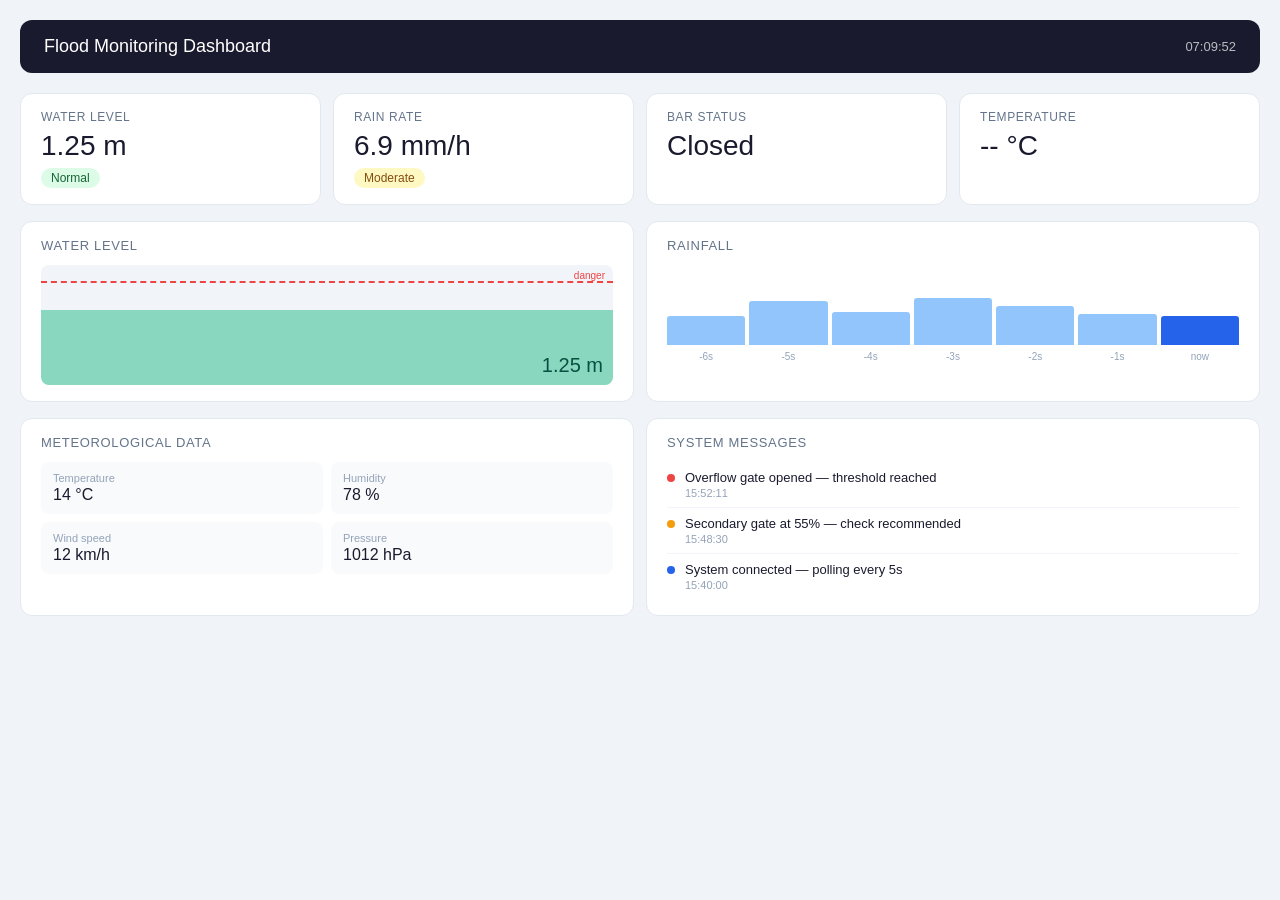
==== index.html @ ff7b21e7 "first_try" ====
<!DOCTYPE html>
<html lang="en">
<head>
  <meta charset="UTF-8" />
  <meta name="viewport" content="width=device-width, initial-scale=1.0"/>
  <title>Flood Monitoring Dashboard</title>
  <link rel="stylesheet" href="style.css" />
</head>
<body>

  <header>
    <h1>Flood Monitoring Dashboard</h1>
    <span id="timestamp">--:--:--</span>
  </header>

  <main>

    <!-- METRIC CARDS -->
    <section class="metrics">
      <div class="card metric">
        <p class="label">Water Level</p>
        <p class="value"><span id="water-level">--</span> m</p>
        <p class="status" id="water-status">--</p>
      </div>
      <div class="card metric">
        <p class="label">Rain Rate</p>
        <p class="value"><span id="rain-rate">--</span> mm/h</p>
        <p class="status" id="rain-status">--</p>
      </div>
      <div class="card metric">
        <p class="label">Bar Status</p>
        <p class="value" id="bar-status">--</p>
      </div>
      <div class="card metric">
        <p class="label">Temperature</p>
        <p class="value"><span id="temperature">--</span> °C</p>
      </div>
    </section>

    <!-- CHARTS ROW -->
    <section class="charts">
      <div class="card">
        <h2>Water Level</h2>
        <div id="water-gauge"><!-- gauge here --></div>
      </div>
      <div class="card">
        <h2>Rainfall</h2>
        <div id="rain-chart"><!-- chart here --></div>
      </div>
    </section>

    <!-- METEO + MESSAGES -->
    <section class="bottom">
      <div class="card">
        <h2>Meteorological Data</h2>
        <div id="meteo-data"><!-- meteo here --></div>
      </div>
      <div class="card">
        <h2>System Messages</h2>
        <div id="messages"><!-- messages here --></div>
      </div>
    </section>

  </main>

  <script src="script.js"></script>
</body>
</html>
---- style.css ----
* {
  box-sizing: border-box;
  margin: 0;
  padding: 0;
}

body {
  font-family: 'Segoe UI', sans-serif;
  background: #f0f4f8;
  color: #1a1a2e;
  min-height: 100vh;
  padding: 20px;
}

/* HEADER */
header {
  display: flex;
  justify-content: space-between;
  align-items: center;
  background: #1a1a2e;
  color: white;
  padding: 16px 24px;
  border-radius: 12px;
  margin-bottom: 20px;
}

header h1 {
  font-size: 18px;
  font-weight: 500;
}

#timestamp {
  font-size: 13px;
  opacity: 0.7;
}

/* CARDS */
.card {
  background: white;
  border-radius: 12px;
  padding: 16px 20px;
  border: 1px solid #e2e8f0;
}

.card h2 {
  font-size: 13px;
  font-weight: 500;
  text-transform: uppercase;
  letter-spacing: 0.05em;
  color: #64748b;
  margin-bottom: 12px;
}

/* METRICS ROW */
.metrics {
  display: grid;
  grid-template-columns: repeat(4, 1fr);
  gap: 12px;
  margin-bottom: 16px;
}

.metric .label {
  font-size: 12px;
  color: #64748b;
  text-transform: uppercase;
  letter-spacing: 0.05em;
  margin-bottom: 6px;
}

.metric .value {
  font-size: 28px;
  font-weight: 500;
  color: #1a1a2e;
  margin-bottom: 6px;
}

.metric .status {
  font-size: 12px;
  font-weight: 500;
  padding: 3px 10px;
  border-radius: 999px;
  width: fit-content;
}

.status.ok { background: #dcfce7; color: #166534; }
.status.warn { background: #fef9c3; color: #854d0e; }
.status.alert { background: #fee2e2; color: #991b1b; }

/* CHARTS ROW */
.charts {
  display: grid;
  grid-template-columns: 1fr 1fr;
  gap: 12px;
  margin-bottom: 16px;
}

/* BOTTOM ROW */
.bottom {
  display: grid;
  grid-template-columns: 1fr 1fr;
  gap: 12px;
}

/* WATER GAUGE */
#water-gauge {
  position: relative;
  height: 120px;
  background: #f1f5f9;
  border-radius: 8px;
  overflow: hidden;
}

.water-fill {
  position: absolute;
  bottom: 0;
  left: 0;
  right: 0;
  background: #5DCAA5;
  opacity: 0.7;
  transition: height 1s ease;
}

.water-level-label {
  position: absolute;
  bottom: 8px;
  right: 10px;
  font-size: 20px;
  font-weight: 500;
  color: #085041;
}

.danger-line {
  position: absolute;
  left: 0;
  right: 0;
  border-top: 2px dashed #ef4444;
}

.danger-label {
  position: absolute;
  right: 8px;
  font-size: 10px;
  color: #ef4444;
  font-weight: 500;
}

/* RAIN CHART */
#rain-chart {
  display: flex;
  flex-direction: column;
  gap: 6px;
}

.rain-bars-container {
  display: flex;
  align-items: flex-end;
  gap: 4px;
  height: 80px;
}

.rain-bar {
  flex: 1;
  border-radius: 3px 3px 0 0;
  background: #93c5fd;
  transition: height 0.3s ease;
}

.rain-bar.active {
  background: #2563eb;
}

.rain-time-labels {
  display: flex;
  gap: 4px;
}

.rain-time-labels span {
  flex: 1;
  text-align: center;
  font-size: 10px;
  color: #94a3b8;
}

/* METEO */
.meteo-grid {
  display: grid;
  grid-template-columns: 1fr 1fr;
  gap: 8px;
}

.meteo-item {
  background: #f8fafc;
  border-radius: 8px;
  padding: 10px 12px;
}

.meteo-item .key {
  font-size: 11px;
  color: #94a3b8;
  margin-bottom: 2px;
}

.meteo-item .val {
  font-size: 16px;
  font-weight: 500;
  color: #1a1a2e;
}

/* MESSAGES */
.message {
  display: flex;
  align-items: flex-start;
  gap: 10px;
  padding: 8px 0;
  border-bottom: 1px solid #f1f5f9;
  font-size: 13px;
}

.message:last-child {
  border-bottom: none;
}

.msg-dot {
  width: 8px;
  height: 8px;
  border-radius: 50%;
  margin-top: 4px;
  flex-shrink: 0;
}

.msg-dot.info { background: #2563eb; }
.msg-dot.warn { background: #f59e0b; }
.msg-dot.alert { background: #ef4444; }

.msg-time {
  font-size: 11px;
  color: #94a3b8;
  margin-top: 2px;
}
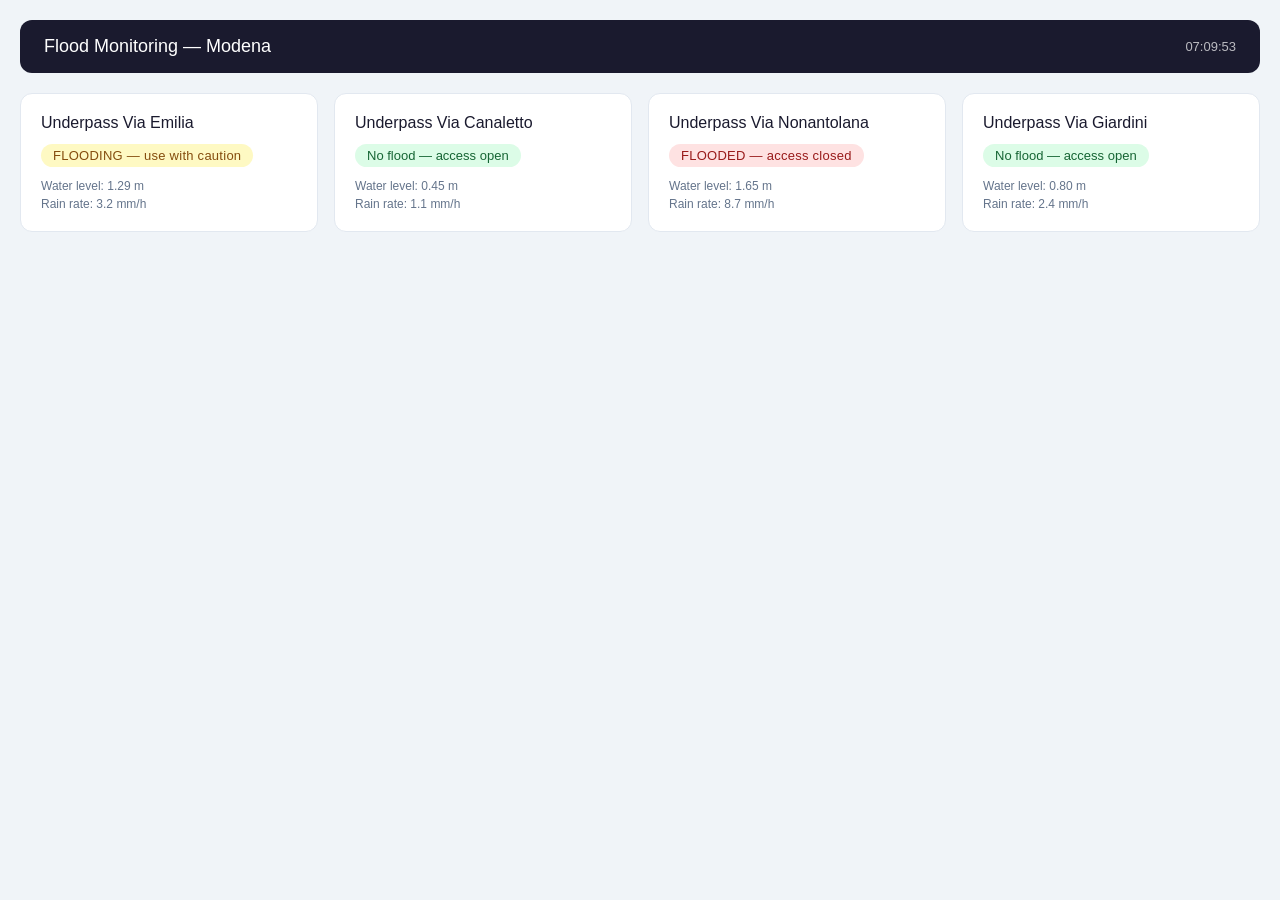
==== commit d5bab701: "actualitzacio" ====
--- a/index.html
+++ b/index.html
@@ -3,66 +3,22 @@
 <head>
   <meta charset="UTF-8" />
   <meta name="viewport" content="width=device-width, initial-scale=1.0"/>
-  <title>Flood Monitoring Dashboard</title>
+  <title>Flood Monitoring — Overview</title>
   <link rel="stylesheet" href="style.css" />
 </head>
 <body>
 
   <header>
-    <h1>Flood Monitoring Dashboard</h1>
+    <h1>Flood Monitoring — Modena</h1>
     <span id="timestamp">--:--:--</span>
   </header>
 
   <main>
-
-    <!-- METRIC CARDS -->
-    <section class="metrics">
-      <div class="card metric">
-        <p class="label">Water Level</p>
-        <p class="value"><span id="water-level">--</span> m</p>
-        <p class="status" id="water-status">--</p>
-      </div>
-      <div class="card metric">
-        <p class="label">Rain Rate</p>
-        <p class="value"><span id="rain-rate">--</span> mm/h</p>
-        <p class="status" id="rain-status">--</p>
-      </div>
-      <div class="card metric">
-        <p class="label">Bar Status</p>
-        <p class="value" id="bar-status">--</p>
-      </div>
-      <div class="card metric">
-        <p class="label">Temperature</p>
-        <p class="value"><span id="temperature">--</span> °C</p>
-      </div>
+    <section class="overview-grid" id="overview-grid">
+      <!-- underpass cards injected by JS -->
     </section>
-
-    <!-- CHARTS ROW -->
-    <section class="charts">
-      <div class="card">
-        <h2>Water Level</h2>
-        <div id="water-gauge"><!-- gauge here --></div>
-      </div>
-      <div class="card">
-        <h2>Rainfall</h2>
-        <div id="rain-chart"><!-- chart here --></div>
-      </div>
-    </section>
-
-    <!-- METEO + MESSAGES -->
-    <section class="bottom">
-      <div class="card">
-        <h2>Meteorological Data</h2>
-        <div id="meteo-data"><!-- meteo here --></div>
-      </div>
-      <div class="card">
-        <h2>System Messages</h2>
-        <div id="messages"><!-- messages here --></div>
-      </div>
-    </section>
-
   </main>
 
-  <script src="script.js"></script>
+  <script src="overview.js"></script>
 </body>
 </html>
--- a/style.css
+++ b/style.css
@@ -236,4 +236,80 @@
   font-size: 11px;
   color: #94a3b8;
   margin-top: 2px;
+}
+
+/* FLOOD STATUS BADGE */
+.status.alert {
+  font-size: 13px;
+  padding: 4px 12px;
+  letter-spacing: 0.02em;
+}
+
+.status.warn {
+  font-size: 13px;
+  padding: 4px 12px;
+  letter-spacing: 0.02em;
+}
+
+/* OVERVIEW PAGE */
+.overview-grid {
+  display: grid;
+  grid-template-columns: repeat(auto-fill, minmax(280px, 1fr));
+  gap: 16px;
+}
+
+.underpass-card {
+  background: white;
+  border-radius: 12px;
+  border: 1px solid #e2e8f0;
+  padding: 20px;
+  cursor: pointer;
+  transition: transform 0.15s ease, box-shadow 0.15s ease;
+  text-decoration: none;
+  display: block;
+  color: inherit;
+}
+
+.underpass-card:hover {
+  transform: translateY(-2px);
+  box-shadow: 0 4px 16px rgba(0,0,0,0.08);
+}
+
+.underpass-card h2 {
+  font-size: 16px;
+  font-weight: 500;
+  color: #1a1a2e;
+  margin-bottom: 12px;
+  text-transform: none;
+  letter-spacing: 0;
+}
+
+.underpass-card .flood-status {
+  display: inline-block;
+  font-size: 13px;
+  font-weight: 500;
+  padding: 4px 12px;
+  border-radius: 999px;
+  margin-bottom: 12px;
+}
+
+.underpass-card .meta {
+  font-size: 12px;
+  color: #64748b;
+  display: flex;
+  flex-direction: column;
+  gap: 4px;
+}
+
+/* BACK BUTTON */
+.back-btn {
+  font-size: 13px;
+  color: white;
+  opacity: 0.7;
+  text-decoration: none;
+  transition: opacity 0.15s;
+}
+
+.back-btn:hover {
+  opacity: 1;
 }
